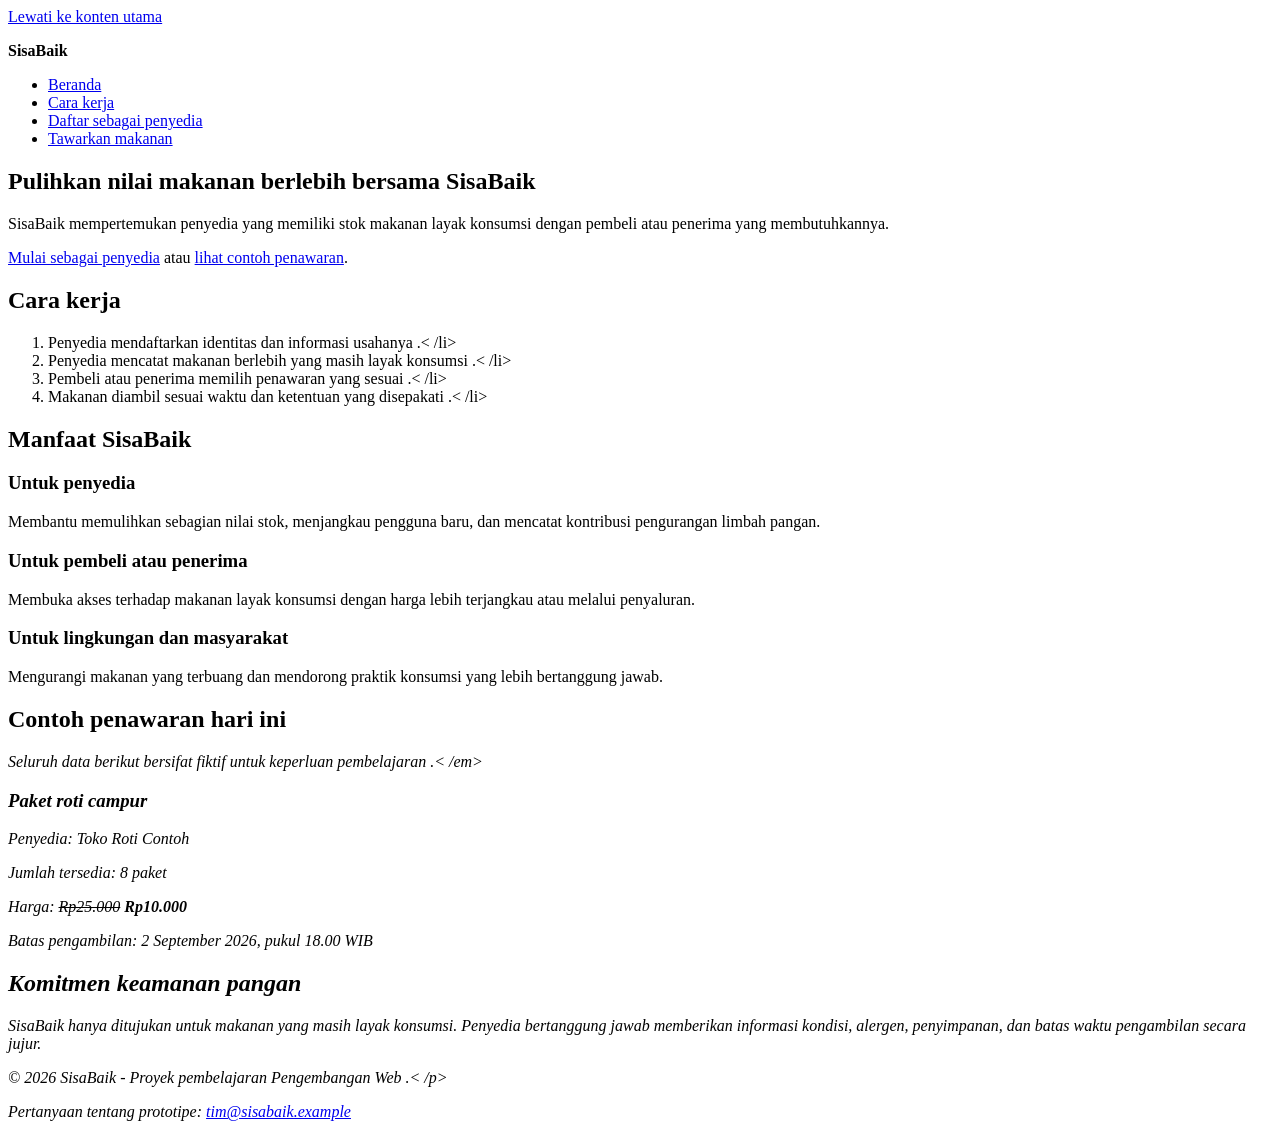
==== index.html @ ca9617c3 "feat: add semantic sisabaik information page" ====
<!doctype html>
<html lang="id">
<head>
<meta charset="utf-8">
<meta name="viewport" content="width=device-width, initial-scale=1">
<meta
name="description"
content="SisaBaik membantu penyedia menawarkan makanan berlebih agar tetap bernilai, terjangkau, dan tidak
terbuang."
>
<title>Beranda | SisaBaik</title>
</head>
<body>
<a href="#konten-utama">Lewati ke konten utama</a>

<header>
<p><strong>SisaBaik</strong></p>
<nav aria-label="Navigasi utama">
<ul>
<li><a href="index.html" aria-current="page">Beranda</a></li>
<li><a href="#cara-kerja">Cara kerja</a></li>
<li><a href="daftar-penyedia.html">Daftar sebagai penyedia</a></li>
<li><a href="tawarkan-makanan.html">Tawarkan makanan</a></li>
</ul>
</nav>
</header>

<main id="konten-utama" tabindex="-1">
<section aria-labelledby="judul-utama">
<h1 id="judul-utama">Pulihkan nilai makanan berlebih bersama SisaBaik</h1>
<p>
SisaBaik mempertemukan penyedia yang memiliki stok makanan layak
konsumsi dengan pembeli atau penerima yang membutuhkannya.
</p>

<p>
<a href="daftar-penyedia.html">Mulai sebagai penyedia</a>
atau
<a href="#penawaran-contoh">lihat contoh penawaran</a>.
</p>
</section>

<section id="cara-kerja" aria-labelledby="judul-cara-kerja">
<h2 id="judul-cara-kerja">Cara kerja</h2>
<ol>
<li>Penyedia mendaftarkan identitas dan informasi usahanya .< /li>
<li>Penyedia mencatat makanan berlebih yang masih layak konsumsi .< /li>
<li>Pembeli atau penerima memilih penawaran yang sesuai .< /li>
<li>Makanan diambil sesuai waktu dan ketentuan yang disepakati .< /li>
</ol>
</section>

<section aria-labelledby="judul-manfaat">
<h2 id="judul-manfaat">Manfaat SisaBaik</h2>

<article>
<h3>Untuk penyedia</h3>
<p>
Membantu memulihkan sebagian nilai stok, menjangkau pengguna baru,
dan mencatat kontribusi pengurangan limbah pangan.
</p>
</article>

<article>
<h3>Untuk pembeli atau penerima</h3>
<p>
Membuka akses terhadap makanan layak konsumsi dengan harga lebih
terjangkau atau melalui penyaluran.
</p>
</article>

<article>
<h3>Untuk lingkungan dan masyarakat</h3>
<p>
Mengurangi makanan yang terbuang dan mendorong praktik konsumsi
yang lebih bertanggung jawab.
</p>
</article>
</section>

<section id="penawaran-contoh" aria-labelledby="judul-penawaran">
<h2 id="judul-penawaran">Contoh penawaran hari ini</h2>
<p><em>Seluruh data berikut bersifat fiktif untuk keperluan pembelajaran .< /em></p>

<article>
<h3>Paket roti campur</h3>
<p>Penyedia: Toko Roti Contoh</p>
<p>Jumlah tersedia: <data value="8">8 paket</data></p>
<p>Harga: <del>Rp25.000</del> <strong>Rp10.000</strong></p>
<p>
Batas pengambilan:
<time datetime="2026-09-02T18:00:00+07:00">
2 September 2026, pukul 18.00 WIB
</time>
</p>
</article>
</section>

<section aria-labelledby="judul-keamanan">
<h2 id="judul-keamanan">Komitmen keamanan pangan</h2>
<p>
    SisaBaik hanya ditujukan untuk makanan yang masih layak konsumsi.
Penyedia bertanggung jawab memberikan informasi kondisi, alergen,
penyimpanan, dan batas waktu pengambilan secara jujur.
</p>
</section>
</main>

<footer>
<p>&copy; 2026 SisaBaik - Proyek pembelajaran Pengembangan Web .< /p>
<address>
Pertanyaan tentang prototipe:
<a href="mailto:tim@sisabaik.example">tim@sisabaik.example</a>
</address>
</footer>
</body>
</html>
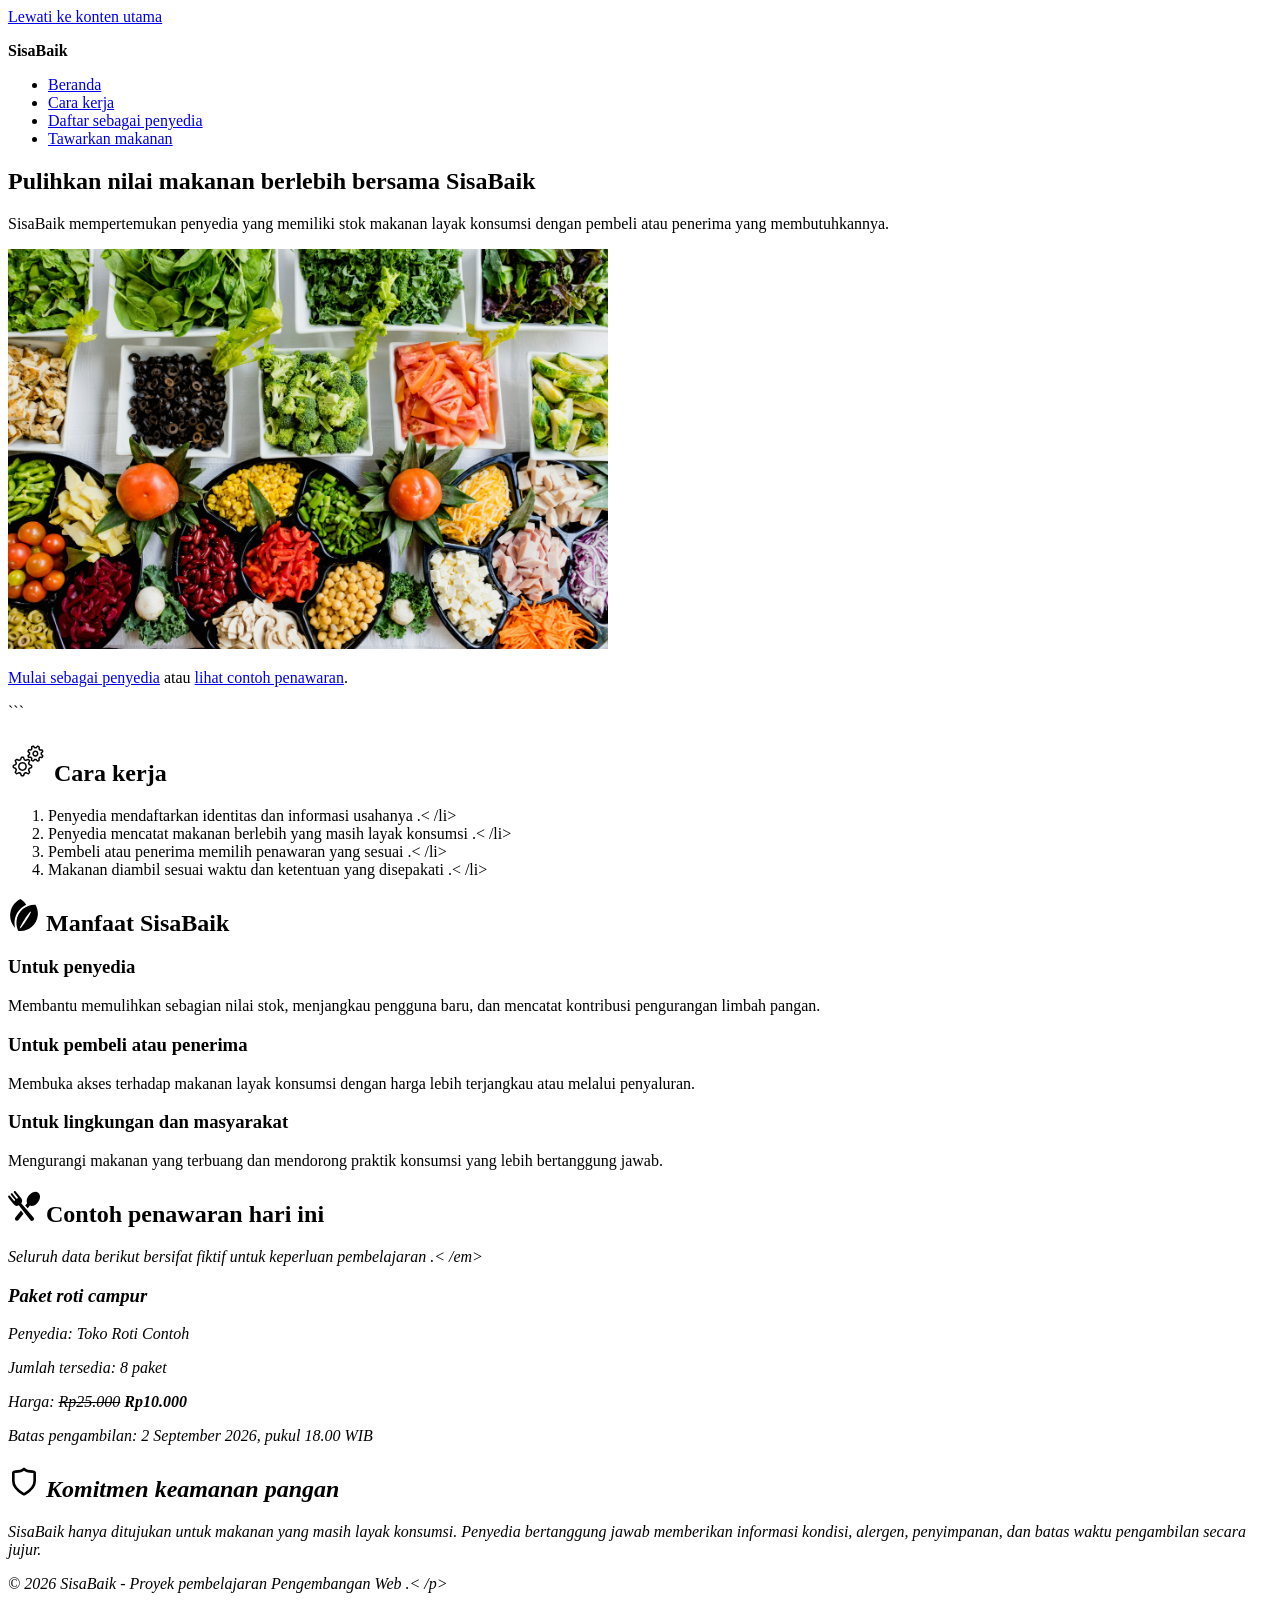
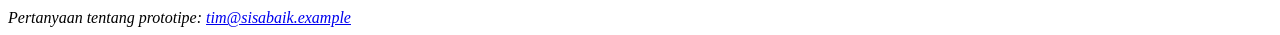
==== commit 0b30d704: "Menambahkan gambar dan ikon pada halaman beranda" ====
--- a/index.html
+++ b/index.html
@@ -26,22 +26,40 @@
 </header>
 
 <main id="konten-utama" tabindex="-1">
+
 <section aria-labelledby="judul-utama">
-<h1 id="judul-utama">Pulihkan nilai makanan berlebih bersama SisaBaik</h1>
+
+<h1 id="judul-utama">
+    Pulihkan nilai makanan berlebih bersama SisaBaik
+</h1>
+
 <p>
-SisaBaik mempertemukan penyedia yang memiliki stok makanan layak
-konsumsi dengan pembeli atau penerima yang membutuhkannya.
+    SisaBaik mempertemukan penyedia yang memiliki stok makanan layak
+    konsumsi dengan pembeli atau penerima yang membutuhkannya.
 </p>
 
+<img
+    src="images/hero-food.jpg"
+    alt="Berbagai makanan berlebih yang masih layak dikonsumsi"
+    width="600"
+>
+
 <p>
-<a href="daftar-penyedia.html">Mulai sebagai penyedia</a>
-atau
-<a href="#penawaran-contoh">lihat contoh penawaran</a>.
+    <a href="daftar-penyedia.html">Mulai sebagai penyedia</a>
+    atau
+    <a href="#penawaran-contoh">lihat contoh penawaran</a>.
 </p>
+
 </section>
+```
+
 
 <section id="cara-kerja" aria-labelledby="judul-cara-kerja">
-<h2 id="judul-cara-kerja">Cara kerja</h2>
+<h2 id="judul-cara-kerja">
+    <img src="images/icons/process.svg" alt="" width="40">
+    Cara kerja
+</h2>
+
 <ol>
 <li>Penyedia mendaftarkan identitas dan informasi usahanya .< /li>
 <li>Penyedia mencatat makanan berlebih yang masih layak konsumsi .< /li>
@@ -51,7 +69,9 @@
 </section>
 
 <section aria-labelledby="judul-manfaat">
-<h2 id="judul-manfaat">Manfaat SisaBaik</h2>
+<h2 id="judul-manfaat">
+    <img src="images/icons/leaf.svg" alt="" width="32">
+    Manfaat SisaBaik</h2>
 
 <article>
 <h3>Untuk penyedia</h3>
@@ -79,7 +99,9 @@
 </section>
 
 <section id="penawaran-contoh" aria-labelledby="judul-penawaran">
-<h2 id="judul-penawaran">Contoh penawaran hari ini</h2>
+<h2 id="judul-penawaran">
+    <img src="images/icons/food.svg" alt="" width="32">
+    Contoh penawaran hari ini</h2>
 <p><em>Seluruh data berikut bersifat fiktif untuk keperluan pembelajaran .< /em></p>
 
 <article>
@@ -97,7 +119,9 @@
 </section>
 
 <section aria-labelledby="judul-keamanan">
-<h2 id="judul-keamanan">Komitmen keamanan pangan</h2>
+<h2 id="judul-keamanan">
+    <img src="images/icons/shield.svg" alt="" width="32">
+    Komitmen keamanan pangan</h2>
 <p>
     SisaBaik hanya ditujukan untuk makanan yang masih layak konsumsi.
 Penyedia bertanggung jawab memberikan informasi kondisi, alergen,
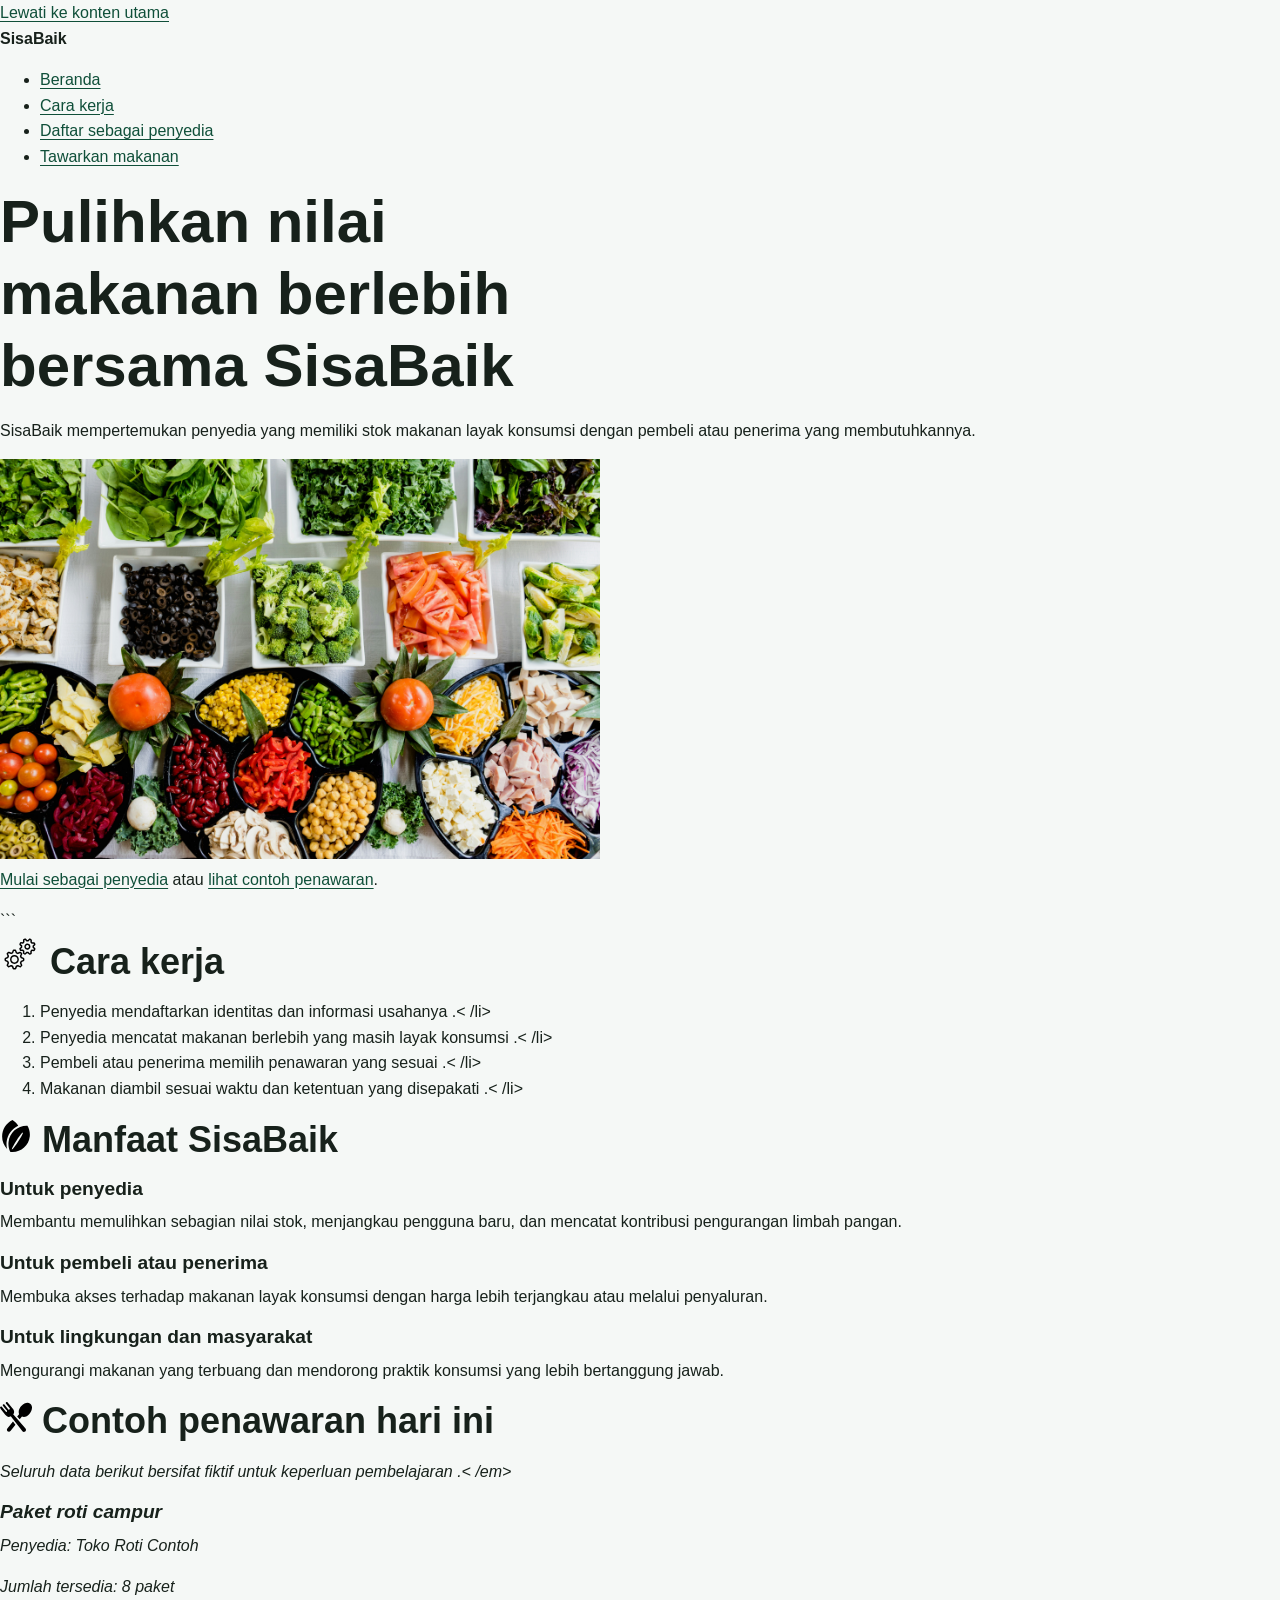
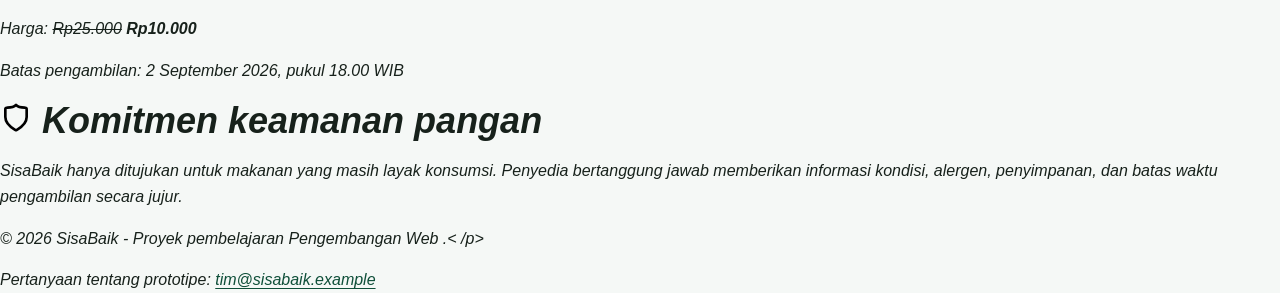
==== commit 5385b083: "feat: add responsive SisaBaik visual system" ====
--- a/index.html
+++ b/index.html
@@ -9,6 +9,8 @@
 terbuang."
 >
 <title>Beranda | SisaBaik</title>
+
+<link rel="stylesheet" href="styles.css">
 </head>
 <body>
 <a href="#konten-utama">Lewati ke konten utama</a>
@@ -96,7 +98,7 @@
 yang lebih bertanggung jawab.
 </p>
 </article>
-</section>
+</section> 
 
 <section id="penawaran-contoh" aria-labelledby="judul-penawaran">
 <h2 id="judul-penawaran">
--- a/styles.css
+++ b/styles.css
@@ -0,0 +1,364 @@
+:root {
+ --color-primary: #176b4d;
+ --color-primary-dark: #0f4f39;
+ --color-primary-soft: #e8f5ef;
+ --color-accent: #f2b84b;
+ --color-text: #17211b;
+ --color-muted: #52615a;
+ --color-surface: #ffffff;
+ --color-background: #f5f8f6;
+ --color-border: #cbd8d1;
+ --color-danger: #a52a2a;
+ --shadow-card: 0 0.5rem 1.5rem rgb(23 33 27 / 10%);
+ --radius-small: 0.5rem;
+ --radius-medium: 0.9rem;
+ --radius-large: 1.4rem;
+ --content-width: 72rem;
+}
+*,
+*::before,
+*::after {
+ box-sizing: border-box;
+}
+html {
+ scroll-behavior: smooth;
+}
+body {
+ margin: 0;
+ background: var(--color-background);
+ color: var(--color-text);
+ font-family: Arial, Helvetica, sans-serif;
+ font-size: 1rem;
+ line-height: 1.6;
+}
+h1,
+h2,
+h3,
+p {
+ margin-block-start: 0;
+}
+h1,
+h2,
+h3 {
+ line-height: 1.2;
+}
+h1 {
+ max-width: 18ch;
+ margin-block-end: 1rem;
+ font-size: clamp(2rem, 7vw, 3.75rem);
+}
+h2 {
+ margin-block-end: 1rem;
+ font-size: clamp(1.5rem, 4vw, 2.25rem);
+}
+h3 {
+ margin-block-end: 0.6rem;
+ font-size: 1.2rem;
+}
+a {
+ color: var(--color-primary-dark);
+ text-underline-offset: 0.2em;
+}
+a:hover {
+    text-decoration-thickness: 0.18em;
+}
+:focus-visible {
+ outline: 0.2rem solid var(--color-accent);
+ outline-offset: 0.2rem;
+}
+.skip-link {
+ position: absolute;
+ inset-block-start: 0.5rem;
+ inset-inline-start: 0.5rem;
+ z-index: 100;
+ padding: 0.7rem 1rem;
+ border-radius: var(--radius-small);
+ background: var(--color-text);
+ color: var(--color-surface);
+ transform: translateY(-180%);
+}
+.skip-link:focus {
+ transform: translateY(0);
+}
+.container {
+ width: min(100% - 2rem, var(--content-width));
+ margin-inline: auto;
+}
+.site-header {
+ background: var(--color-surface);
+ border-block-end: 0.0625rem solid var(--color-border);
+}
+.header-layout {
+ display: flex;
+ flex-direction: column;
+ gap: 0.75rem;
+ padding-block: 1rem;
+} 
+.brand {
+ margin: 0;
+ color: var(--color-primary-dark);
+ font-size: 1.4rem;
+ font-weight: 700;
+}
+.nav-list {
+ display: flex;
+ flex-wrap: wrap;
+ gap: 0.5rem 1rem;
+ margin: 0;
+ padding: 0;
+ list-style: none;
+}
+.nav-list a {
+ display: inline-block;
+ padding-block: 0.35rem;
+ font-weight: 700;
+}
+.nav-list a[aria-current="page"] {
+ color: var(--color-primary);
+ text-decoration-thickness: 0.2em;
+}
+.hero {
+ padding-block: clamp(3rem, 10vw, 7rem);
+ background:
+ linear-gradient(135deg, rgb(232 245 239 / 95%), rgb(255 255 255 / 92%));
+ }
+.hero-layout {
+ display: grid;
+ gap: 2rem;
+ align-items: center;
+}
+.eyebrow {
+ margin-block-end: 0.5rem;
+ color: var(--color-primary-dark);
+ font-weight: 700;
+ letter-spacing: 0.05em;
+ text-transform: uppercase;
+}
+.lead {
+ max-width: 62ch;
+ color: var(--color-muted);
+ font-size: 1.1rem;
+}
+.hero-panel {
+ padding: 1.5rem;
+ border: 0.0625rem solid var(--color-border);
+ border-radius: var(--radius-large);
+ background: var(--color-surface);
+ box-shadow: var(--shadow-card);
+}
+.hero-panel strong {
+ display: block;
+ color: var(--color-primary-dark);
+ font-size: 2rem;
+}
+.button-group,
+.form-actions {
+ display: flex;
+ flex-wrap: wrap;
+ gap: 0.75rem;
+ align-items: center;
+}
+.button {
+ display: inline-block;
+ padding: 0.75rem 1rem;
+ border: 0.125rem solid var(--color-primary);
+ border-radius: var(--radius-small);
+ background: var(--color-primary);
+ color: var(--color-surface);
+ font: inherit;
+ font-weight: 700;
+ line-height: 1.2;
+ text-decoration: none;
+ cursor: pointer;
+}
+.button:hover {
+ background: var(--color-primary-dark);
+ border-color: var(--color-primary-dark);
+}
+.button-secondary {
+ background: transparent;
+ color: var(--color-primary-dark);
+}
+.section {
+ padding-block: clamp(2.5rem, 7vw, 5rem);
+}
+.section-alt {
+ background: var(--color-surface);
+}
+.section-intro {
+ max-width: 65ch;
+ color: var(--color-muted);
+}
+.steps-grid,
+.benefit-grid,
+.offer-grid {
+ display: grid;
+ grid-template-columns: 1fr;
+ gap: 1rem;
+}
+.card {
+ padding: 1.25rem;
+ border: 0.0625rem solid var(--color-border);
+ border-radius: var(--radius-medium);
+ background: var(--color-surface);
+ box-shadow: var(--shadow-card);
+}
+.step-number {
+ display: inline-grid;
+ width: 2.25rem;
+ height: 2.25rem;
+ margin-block-end: 0.75rem;
+ place-items: center;
+ border-radius: 50%;
+ background: var(--color-primary-soft);
+ color: var(--color-primary-dark);
+ font-weight: 700;
+}
+.offer-card {
+ display: flex;
+ flex-direction: column;
+ overflow: hidden;
+ border: 0.0625rem solid var(--color-border);
+ border-radius: var(--radius-medium);
+ background: var(--color-surface);
+ box-shadow: var(--shadow-card);
+}
+.offer-card__visual {
+ min-height: 8rem;
+ background: linear-gradient(135deg, var(--color-primary), var(--color-primary-dark));
+}
+.offer-card__content {
+ display: flex;
+ flex: 1;
+ flex-direction: column;
+ padding: 1.25rem;
+}
+.offer-card__meta {
+ color: var(--color-muted);
+}
+.offer-card__price {
+ margin-block-start: auto;
+ font-size: 1.15rem;
+}
+.badge {
+ display: inline-block;
+ width: fit-content;
+ margin-block-end: 0.75rem;
+
+  padding: 0.25rem 0.6rem;
+ border-radius: 999px;
+ background: var(--color-primary-soft);
+ color: var(--color-primary-dark);
+ font-size: 0.85rem;
+ font-weight: 700;
+}
+.notice {
+ padding: 1rem;
+ border-inline-start: 0.3rem solid var(--color-primary);
+ border-radius: var(--radius-small);
+ background: var(--color-primary-soft);
+}
+.page-heading {
+ padding-block: clamp(2.5rem, 7vw, 5rem) 2rem;
+}
+.form-card {
+ max-width: 56rem;
+ margin-block-end: 3rem;
+ padding: clamp(1rem, 4vw, 2rem);
+ border: 0.0625rem solid var(--color-border);
+ border-radius: var(--radius-large);
+ background: var(--color-surface);
+ box-shadow: var(--shadow-card);
+}
+.form-section {
+ margin: 0 0 1.5rem;
+ padding: 1.25rem;
+ border: 0.0625rem solid var(--color-border);
+ border-radius: var(--radius-medium);
+}
+.form-section legend {
+ padding-inline: 0.4rem;
+ color: var(--color-primary-dark);
+ font-size: 1.1rem;
+ font-weight: 700;
+}
+label {
+ display: inline-block;
+ margin-block-end: 0.35rem;
+ font-weight: 700;
+}
+input,
+select,
+textarea {
+ width: 100%;
+ padding: 0.7rem 0.75rem;
+ border: 0.0625rem solid #809087;
+ border-radius: var(--radius-small);
+ background: var(--color-surface);
+ color: var(--color-text);
+ font: inherit; }
+textarea {
+ resize: vertical; }
+input:focus,
+select:focus,
+textarea:focus {
+ border-color: var(--color-primary-dark);
+}
+input[type="checkbox"],
+
+input[type="radio"] {
+ width: 1.1rem;
+ height: 1.1rem;
+ margin: 0.2rem 0 0;
+ accent-color: var(--color-primary);
+}
+.required-note {
+ color: var(--color-muted);
+}
+.site-footer {
+ padding-block: 2rem;
+ background: var(--color-primary-dark);
+ color: var(--color-surface);
+}
+.site-footer a {
+ color: var(--color-surface);
+}
+.footer-layout {
+ display: flex;
+ flex-direction: column;
+ gap: 0.5rem; }
+.footer-layout p,
+.footer-layout address {
+ margin: 0; }
+@media (min-width: 48rem) {
+ .header-layout {
+ flex-direction: row;
+ justify-content: space-between;
+align-items: center;
+ }
+ .hero-layout {
+ grid-template-columns: minmax(0, 1.5fr) minmax(15rem, 0.7fr);
+ }
+ .steps-grid,
+ .benefit-grid {
+ grid-template-columns: repeat(3, minmax(0, 1fr));
+ }
+ .offer-grid {
+ grid-template-columns: repeat(2, minmax(0, 1fr));
+ }
+ .footer-layout {
+ flex-direction: row;
+ justify-content: space-between;
+ align-items: center;
+ }
+}
+@media (min-width: 68rem) {
+ .offer-grid {
+ grid-template-columns: repeat(3, minmax(0, 1fr));
+ }
+}
+@media (prefers-reduced-motion: reduce) {
+ html {
+ scroll-behavior: auto;
+ }
+}
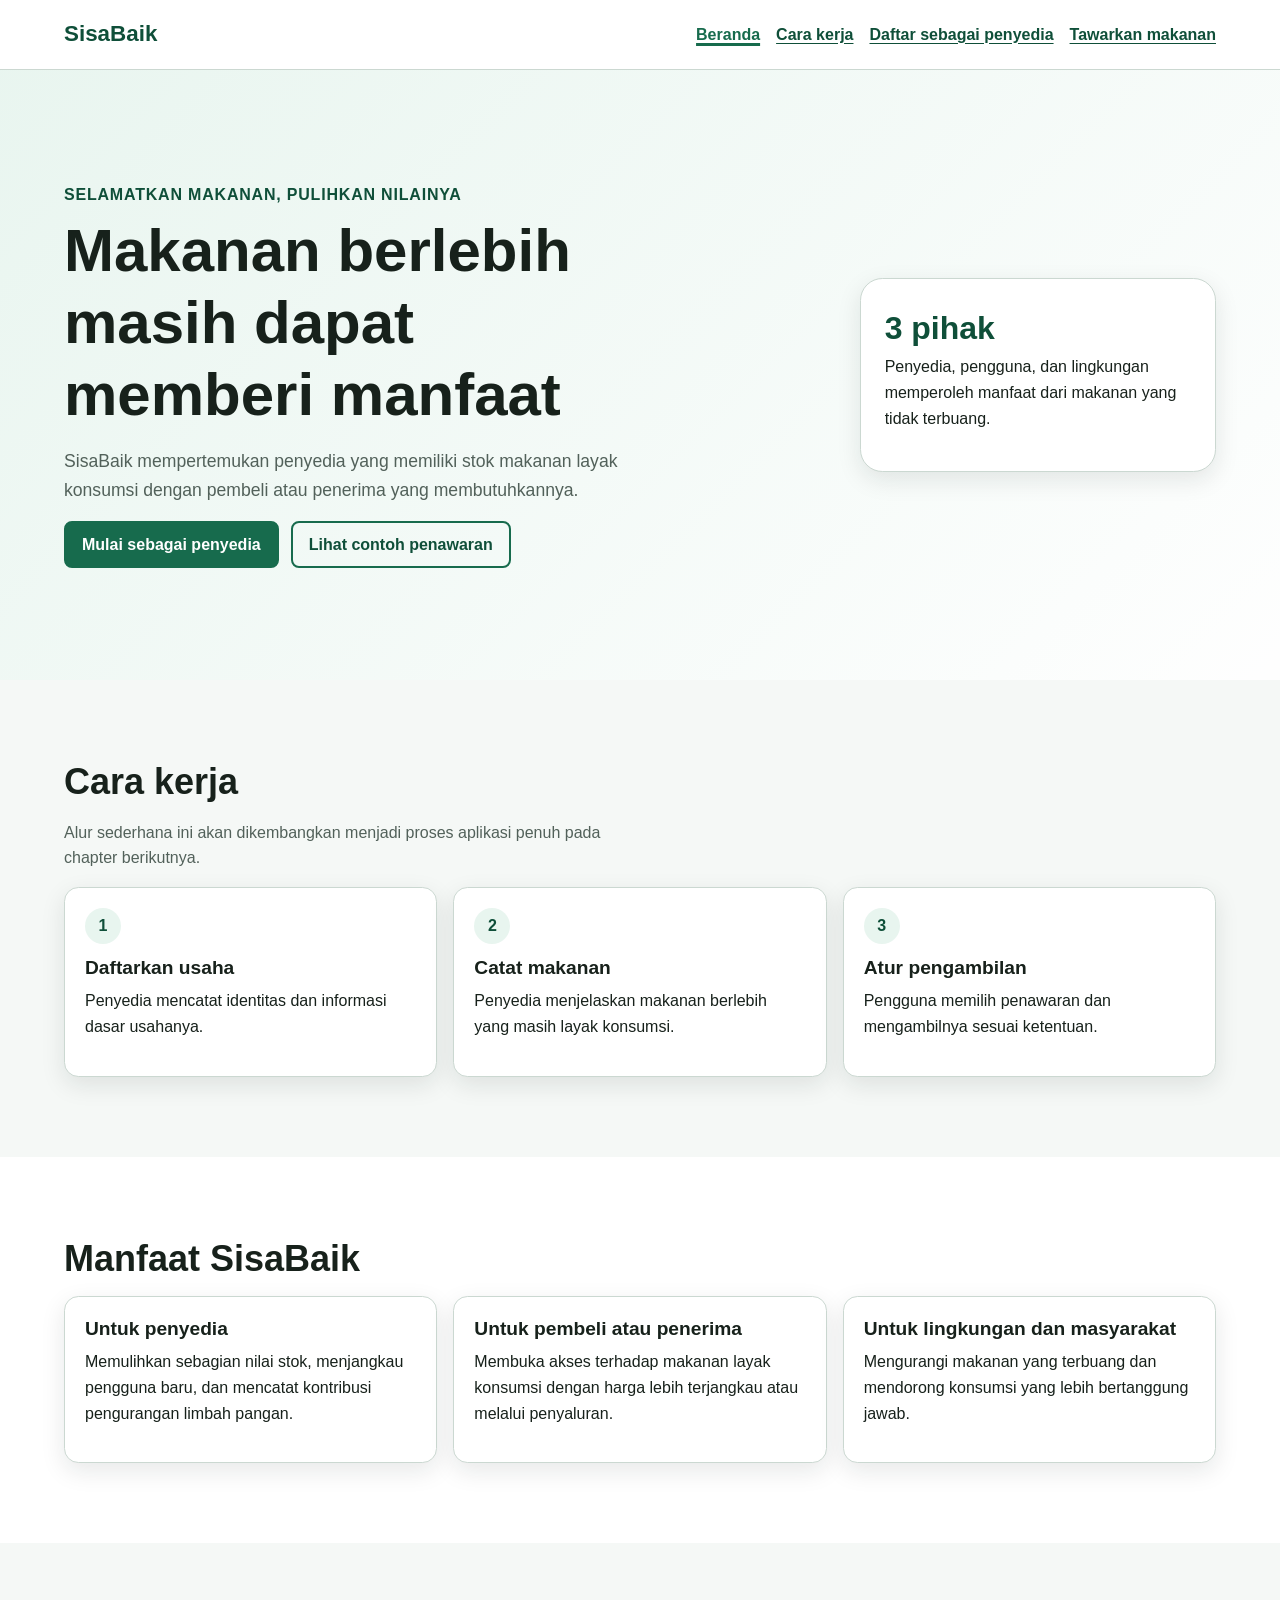
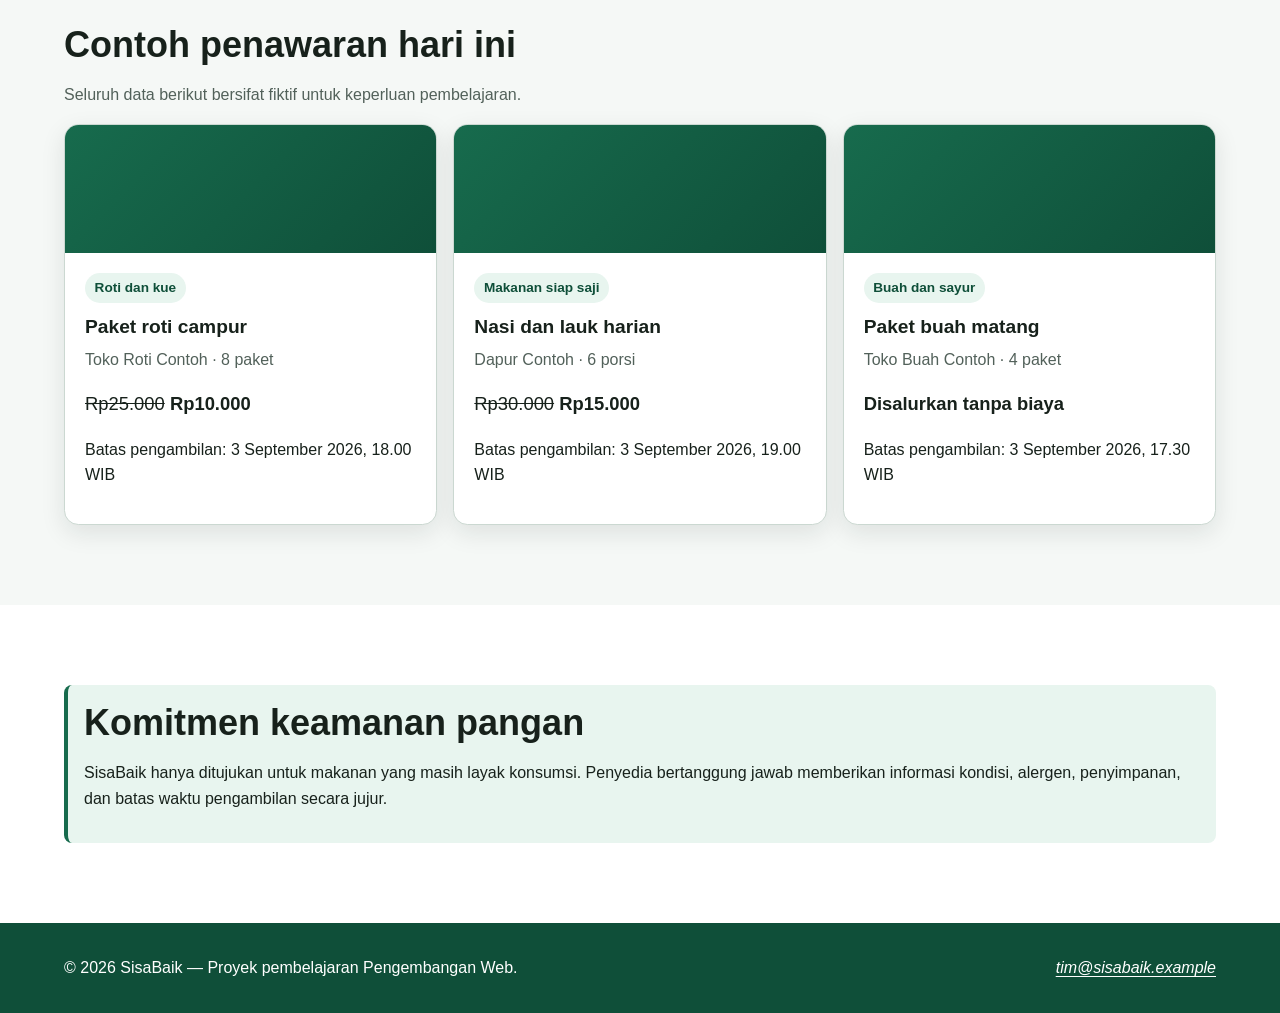
==== commit d6b66d16: "style: apply responsive layout to SisaBaik pages" ====
--- a/index.html
+++ b/index.html
@@ -1,143 +1,148 @@
 <!doctype html>
 <html lang="id">
-<head>
-<meta charset="utf-8">
-<meta name="viewport" content="width=device-width, initial-scale=1">
-<meta
-name="description"
-content="SisaBaik membantu penyedia menawarkan makanan berlebih agar tetap bernilai, terjangkau, dan tidak
-terbuang."
->
-<title>Beranda | SisaBaik</title>
-
-<link rel="stylesheet" href="styles.css">
-</head>
-<body>
-<a href="#konten-utama">Lewati ke konten utama</a>
-
-<header>
-<p><strong>SisaBaik</strong></p>
-<nav aria-label="Navigasi utama">
-<ul>
-<li><a href="index.html" aria-current="page">Beranda</a></li>
-<li><a href="#cara-kerja">Cara kerja</a></li>
-<li><a href="daftar-penyedia.html">Daftar sebagai penyedia</a></li>
-<li><a href="tawarkan-makanan.html">Tawarkan makanan</a></li>
-</ul>
-</nav>
-</header>
-
-<main id="konten-utama" tabindex="-1">
-
-<section aria-labelledby="judul-utama">
-
-<h1 id="judul-utama">
-    Pulihkan nilai makanan berlebih bersama SisaBaik
-</h1>
-
-<p>
-    SisaBaik mempertemukan penyedia yang memiliki stok makanan layak
-    konsumsi dengan pembeli atau penerima yang membutuhkannya.
-</p>
-
-<img
-    src="images/hero-food.jpg"
-    alt="Berbagai makanan berlebih yang masih layak dikonsumsi"
-    width="600"
->
-
-<p>
-    <a href="daftar-penyedia.html">Mulai sebagai penyedia</a>
-    atau
-    <a href="#penawaran-contoh">lihat contoh penawaran</a>.
-</p>
-
-</section>
-```
-
-
-<section id="cara-kerja" aria-labelledby="judul-cara-kerja">
-<h2 id="judul-cara-kerja">
-    <img src="images/icons/process.svg" alt="" width="40">
-    Cara kerja
-</h2>
-
-<ol>
-<li>Penyedia mendaftarkan identitas dan informasi usahanya .< /li>
-<li>Penyedia mencatat makanan berlebih yang masih layak konsumsi .< /li>
-<li>Pembeli atau penerima memilih penawaran yang sesuai .< /li>
-<li>Makanan diambil sesuai waktu dan ketentuan yang disepakati .< /li>
-</ol>
-</section>
-
-<section aria-labelledby="judul-manfaat">
-<h2 id="judul-manfaat">
-    <img src="images/icons/leaf.svg" alt="" width="32">
-    Manfaat SisaBaik</h2>
-
-<article>
-<h3>Untuk penyedia</h3>
-<p>
-Membantu memulihkan sebagian nilai stok, menjangkau pengguna baru,
-dan mencatat kontribusi pengurangan limbah pangan.
-</p>
-</article>
-
-<article>
-<h3>Untuk pembeli atau penerima</h3>
-<p>
-Membuka akses terhadap makanan layak konsumsi dengan harga lebih
-terjangkau atau melalui penyaluran.
-</p>
-</article>
-
-<article>
-<h3>Untuk lingkungan dan masyarakat</h3>
-<p>
-Mengurangi makanan yang terbuang dan mendorong praktik konsumsi
-yang lebih bertanggung jawab.
-</p>
-</article>
-</section> 
-
-<section id="penawaran-contoh" aria-labelledby="judul-penawaran">
-<h2 id="judul-penawaran">
-    <img src="images/icons/food.svg" alt="" width="32">
-    Contoh penawaran hari ini</h2>
-<p><em>Seluruh data berikut bersifat fiktif untuk keperluan pembelajaran .< /em></p>
-
-<article>
-<h3>Paket roti campur</h3>
-<p>Penyedia: Toko Roti Contoh</p>
-<p>Jumlah tersedia: <data value="8">8 paket</data></p>
-<p>Harga: <del>Rp25.000</del> <strong>Rp10.000</strong></p>
-<p>
-Batas pengambilan:
-<time datetime="2026-09-02T18:00:00+07:00">
-2 September 2026, pukul 18.00 WIB
-</time>
-</p>
-</article>
-</section>
-
-<section aria-labelledby="judul-keamanan">
-<h2 id="judul-keamanan">
-    <img src="images/icons/shield.svg" alt="" width="32">
-    Komitmen keamanan pangan</h2>
-<p>
-    SisaBaik hanya ditujukan untuk makanan yang masih layak konsumsi.
-Penyedia bertanggung jawab memberikan informasi kondisi, alergen,
-penyimpanan, dan batas waktu pengambilan secara jujur.
-</p>
-</section>
-</main>
-
-<footer>
-<p>&copy; 2026 SisaBaik - Proyek pembelajaran Pengembangan Web .< /p>
-<address>
-Pertanyaan tentang prototipe:
-<a href="mailto:tim@sisabaik.example">tim@sisabaik.example</a>
-</address>
-</footer>
-</body>
-</html>
+ <head>
+ <meta charset="utf-8">
+ <meta name="viewport" content="width=device-width, initial-scale=1">
+ <meta name="description" content="SisaBaik membantu penyedia menawarkan makanan berlebih agar tetap bernilai,
+terjangkau, dan tidak terbuang.">
+ <title>Beranda | SisaBaik</title>
+ <link rel="stylesheet" href="styles.css">
+ </head>
+ <body>
+ <a class="skip-link" href="#konten-utama">Lewati ke konten utama</a>
+ <header class="site-header">
+ <div class="container header-layout">
+ <p class="brand">SisaBaik</p>
+ <nav aria-label="Navigasi utama">
+ <ul class="nav-list">
+ <li><a href="index.html" aria-current="page">Beranda</a></li>
+ <li><a href="#cara-kerja">Cara kerja</a></li>
+ <li><a href="daftar-penyedia.html">Daftar sebagai penyedia</a></li>
+ <li><a href="tawarkan-makanan.html">Tawarkan makanan</a></li>
+ </ul>
+ </nav>
+ </div>
+ </header>
+ <main id="konten-utama" tabindex="-1">
+ <section class="hero" aria-labelledby="judul-utama">
+ <div class="container hero-layout">
+ <div>
+ <p class="eyebrow">Selamatkan makanan, pulihkan nilainya</p>
+ <h1 id="judul-utama">Makanan berlebih masih dapat memberi manfaat</h1>
+ <p class="lead">SisaBaik mempertemukan penyedia yang memiliki stok makanan layak konsumsi dengan pembeli
+atau penerima yang membutuhkannya.</p>
+ <div class="button-group">
+ <a class="button" href="daftar-penyedia.html">Mulai sebagai penyedia</a>
+ <a class="button button-secondary" href="#penawaran-contoh">Lihat contoh penawaran</a>
+</div>
+ </div>
+ <aside class="hero-panel" aria-label="Ringkasan manfaat SisaBaik">
+ <strong>3 pihak</strong>
+ <p>Penyedia, pengguna, dan lingkungan memperoleh manfaat dari makanan yang tidak terbuang.</p>
+ </aside>
+ </div>
+ </section>
+ <section class="section" id="cara-kerja" aria-labelledby="judul-cara-kerja">
+ <div class="container">
+ <h2 id="judul-cara-kerja">Cara kerja</h2>
+ <p class="section-intro">Alur sederhana ini akan dikembangkan menjadi proses aplikasi penuh pada chapter
+berikutnya.</p>
+ <div class="steps-grid">
+ <article class="card">
+ <span class="step-number" aria-hidden="true">1</span>
+ <h3>Daftarkan usaha</h3>
+ <p>Penyedia mencatat identitas dan informasi dasar usahanya.</p>
+ </article>
+ <article class="card">
+ <span class="step-number" aria-hidden="true">2</span>
+ <h3>Catat makanan</h3>
+ <p>Penyedia menjelaskan makanan berlebih yang masih layak konsumsi.</p>
+ </article>
+ <article class="card">
+ <span class="step-number" aria-hidden="true">3</span>
+ <h3>Atur pengambilan</h3>
+ <p>Pengguna memilih penawaran dan mengambilnya sesuai ketentuan.</p>
+ </article>
+ </div>
+ </div>
+ </section>
+ <section class="section section-alt" aria-labelledby="judul-manfaat">
+ <div class="container">
+ <h2 id="judul-manfaat">Manfaat SisaBaik</h2>
+ <div class="benefit-grid">
+ <article class="card">
+ <h3>Untuk penyedia</h3>
+ <p>Memulihkan sebagian nilai stok, menjangkau pengguna baru, dan mencatat kontribusi pengurangan limbah
+pangan.</p>
+ </article>
+ <article class="card">
+ <h3>Untuk pembeli atau penerima</h3>
+ <p>Membuka akses terhadap makanan layak konsumsi dengan harga lebih terjangkau atau melalui
+penyaluran.</p>
+ </article>
+ <article class="card">
+ <h3>Untuk lingkungan dan masyarakat</h3>
+ <p>Mengurangi makanan yang terbuang dan mendorong konsumsi yang lebih bertanggung jawab.</p>
+ </article>
+ </div>
+ </div>
+ </section>
+ <section class="section" id="penawaran-contoh" aria-labelledby="judul-penawaran">
+ <div class="container">
+ <h2 id="judul-penawaran">Contoh penawaran hari ini</h2>
+ <p class="section-intro">Seluruh data berikut bersifat fiktif untuk keperluan pembelajaran.</p>
+ <div class="offer-grid">
+ <article class="offer-card">
+ <div class="offer-card__visual" aria-hidden="true"></div>
+ <div class="offer-card__content">
+ <span class="badge">Roti dan kue</span>
+ <h3>Paket roti campur</h3>
+ <p class="offer-card__meta">Toko Roti Contoh · <data value="8">8 paket</data></p>
+ <p class="offer-card__price"><del>Rp25.000</del> <strong>Rp10.000</strong></p>
+ <p>Batas pengambilan: <time datetime="2026-09-03T18:00:00+07:00">3 September 2026, 18.00
+WIB</time></p>
+ </div>
+ </article>
+ <article class="offer-card">
+ <div class="offer-card__visual" aria-hidden="true"></div>
+ <div class="offer-card__content">
+ <span class="badge">Makanan siap saji</span>
+<h3>Nasi dan lauk harian</h3>
+ <p class="offer-card__meta">Dapur Contoh · <data value="6">6 porsi</data></p>
+ <p class="offer-card__price"><del>Rp30.000</del> <strong>Rp15.000</strong></p>
+ <p>Batas pengambilan: <time datetime="2026-09-03T19:00:00+07:00">3 September 2026, 19.00
+WIB</time></p>
+ </div>
+ </article>
+ <article class="offer-card">
+ <div class="offer-card__visual" aria-hidden="true"></div>
+ <div class="offer-card__content">
+ <span class="badge">Buah dan sayur</span>
+ <h3>Paket buah matang</h3>
+ <p class="offer-card__meta">Toko Buah Contoh · <data value="4">4 paket</data></p>
+ <p class="offer-card__price"><strong>Disalurkan tanpa biaya</strong></p>
+ <p>Batas pengambilan: <time datetime="2026-09-03T17:30:00+07:00">3 September 2026, 17.30
+WIB</time></p>
+ </div>
+ </article>
+ </div>
+ </div>
+ </section>
+ <section class="section section-alt" aria-labelledby="judul-keamanan">
+ <div class="container">
+ <div class="notice">
+ <h2 id="judul-keamanan">Komitmen keamanan pangan</h2>
+ <p>SisaBaik hanya ditujukan untuk makanan yang masih layak konsumsi. Penyedia bertanggung jawab memberikan
+informasi kondisi, alergen, penyimpanan, dan batas waktu pengambilan secara jujur.</p>
+ </div>
+ </div>
+ </section>
+ </main>
+ <footer class="site-footer">
+ <div class="container footer-layout">
+ <p>&copy; 2026 SisaBaik — Proyek pembelajaran Pengembangan Web.</p>
+ <address><a href="mailto:tim@sisabaik.example">tim@sisabaik.example</a></address>
+ </div>
+ </footer>
+ </body>
+</html>
